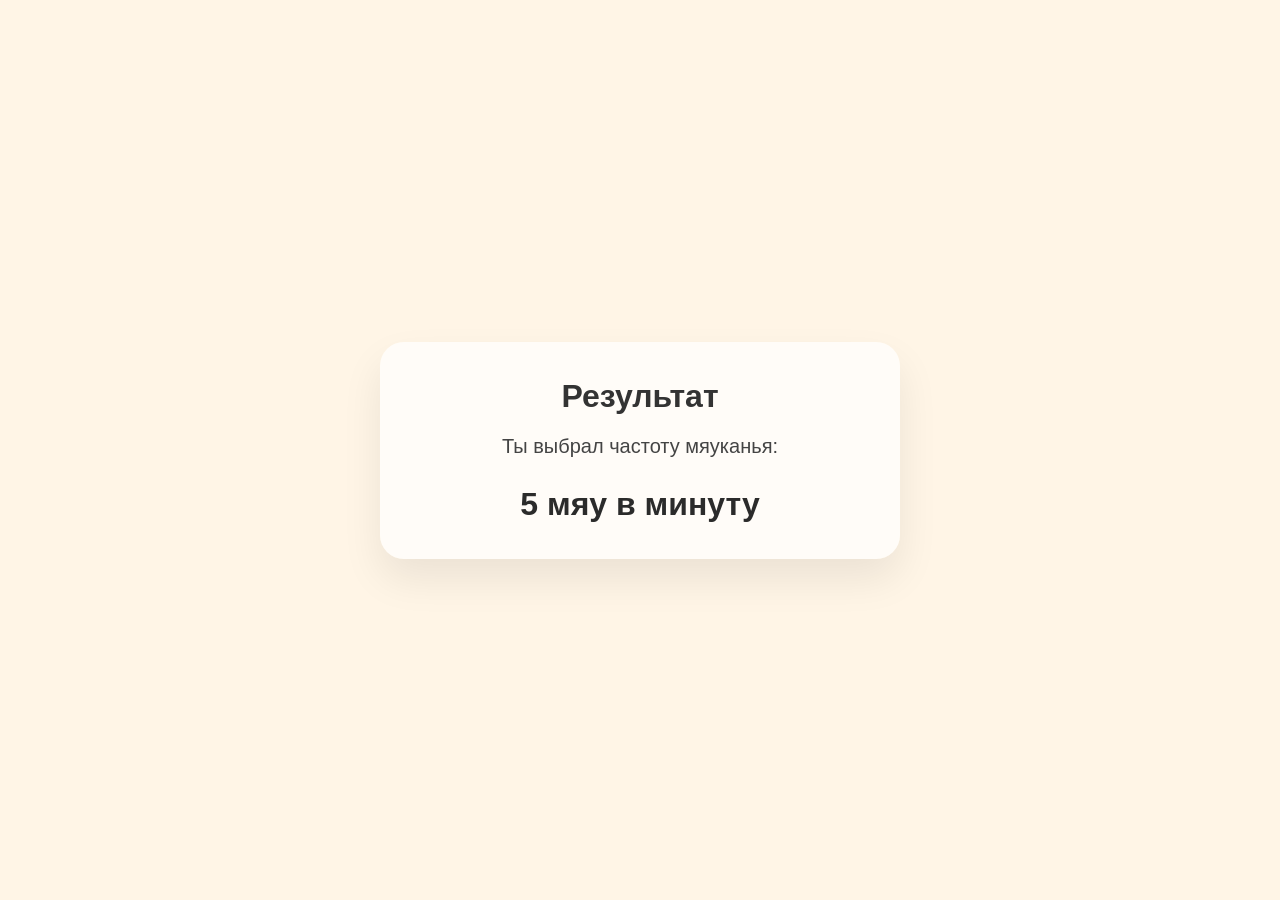
==== result.html @ 4cd3d655 "Implement Meow Counter functionality with slider and result display" ====
<!DOCTYPE html>
<html lang="ru">
<head>
    <meta charset="UTF-8">
    <meta name="viewport" content="width=device-width, initial-scale=1.0">
    <title>Meow counter — результат</title>
    <link rel="stylesheet" href="css/style.css">
</head>
<body class="result-page">
    <div class="result-content">
        <div class="result-card">
            <h1>Результат</h1>
            <p>Ты выбрал частоту мяуканья:</p>
            <div id="result-value" class="result-value">5 мяу вминуту</div>
        </div>
    </div>
    <script src="js/main.js"></script>
</body>
</html>
---- css/style.css ----
* {
    margin: 0;
    padding: 0;
    box-sizing: border-box;
}

html, body {
    height: 100%;
    font-family: 'Segoe UI', Tahoma, Geneva, Verdana, sans-serif;
}

body.result-page {
    min-height: 100vh;
    background-color: #fff5e6;
}

.result-content {
    min-height: 100vh;
    display: flex;
    align-items: center;
    justify-content: center;
    padding: 40px;
}

.result-card {
    width: 100%;
    max-width: 520px;
    background: rgba(255, 255, 255, 0.72);
    border-radius: 24px;
    padding: 36px;
    box-shadow: 0 20px 40px rgba(0, 0, 0, 0.08);
    text-align: center;
}

.result-card h1 {
    font-size: 2rem;
    margin-bottom: 20px;
    color: #333;
}

.result-card p {
    font-size: 1.25rem;
    margin-bottom: 28px;
    color: #444;
}

.result-card .result-value {
    font-size: 2rem;
    font-weight: 700;
    color: #2b2b2b;
}

/* ===== Container for the entire screen ===== */
.page {
    display: flex;
    height: 100vh;
}

/* ===== Left side ===== */
.left-side {
    width: 50%;
    display: flex;
    flex-direction: column;
    justify-content: flex-end;
    align-items: flex-start;
    gap: 16px;
    padding: 20px 20px 0 0;
    background-color: #f6e6f3;
}

.arrow-pointer {
    flex: 1;
    min-height: 0;
    width: calc(100% - 20px);
    margin-left: 20px;
    display: flex;
    flex-direction: column;
    justify-content: flex-end;
    align-items: center;
}

.arrow-pointer p {
    font-size: 10rem;
    font-weight: 700;
    font-family: 'Courier New', Courier, monospace;
    margin: 0 0 8px;
}

.arrow-pointer img {
    width: 25%;
    height: auto;
    display: block;
}

.cat-image {
    align-self: flex-start;
    width: auto;
    max-width: 105%;
    height: auto;
    object-fit: contain;
}

/* ===== Right side ===== */
.right-side {
    width: 50%;
    display: flex;
    flex-direction: column;
    align-items: center;
    justify-content: center;
    background-color: #fff5e6;
}

.slider-panel {
    width: 80%;
    max-width: 420px;
    display: flex;
    flex-direction: column;
    align-items: stretch;
    gap: 24px;
}

.slider-title {
    font-size: 1.65rem;
    line-height: 1.3;
    text-align: center;
    color: #333;
}

.meow-slider {
    width: 100%;
    height: 1.1rem;
    -webkit-appearance: none;
    background: #ffd7b8;
    border-radius: 999px;
    outline: none;
    box-shadow: inset 0 0 0 1px rgba(0, 0, 0, 0.08);
}

.meow-slider::-webkit-slider-thumb {
    -webkit-appearance: none;
    width: 28px;
    height: 28px;
    border-radius: 50%;
    background: #ff8b47;
    border: 4px solid #fff;
    box-shadow: 0 2px 8px rgba(0, 0, 0, 0.18);
    cursor: pointer;
    margin-top: -9px;
}

.meow-slider::-moz-range-thumb {
    width: 28px;
    height: 28px;
    border-radius: 50%;
    background: #ff8b47;
    border: 4px solid #fff;
    box-shadow: 0 2px 8px rgba(0, 0, 0, 0.18);
    cursor: pointer;
}

.meow-slider::-webkit-slider-runnable-track {
    height: 1.1rem;
    border-radius: 999px;
    background: #ffd7b8;
}

.meow-slider::-moz-range-track {
    height: 1.1rem;
    border-radius: 999px;
    background: #ffd7b8;
}

.meow-value {
    font-size: 1.375rem;
    font-weight: 700;
    color: #444;
    text-align: center;
}

.calculate-button {
    padding: 15px 22px;
    border: none;
    border-radius: 14px;
    background-color: #ffb86e;
    color: #fff;
    font-size: 1.1rem;
    font-weight: 700;
    cursor: pointer;
    transition: background-color 0.2s ease;
}

.calculate-button:hover {
    background-color: #f79f4a;
}
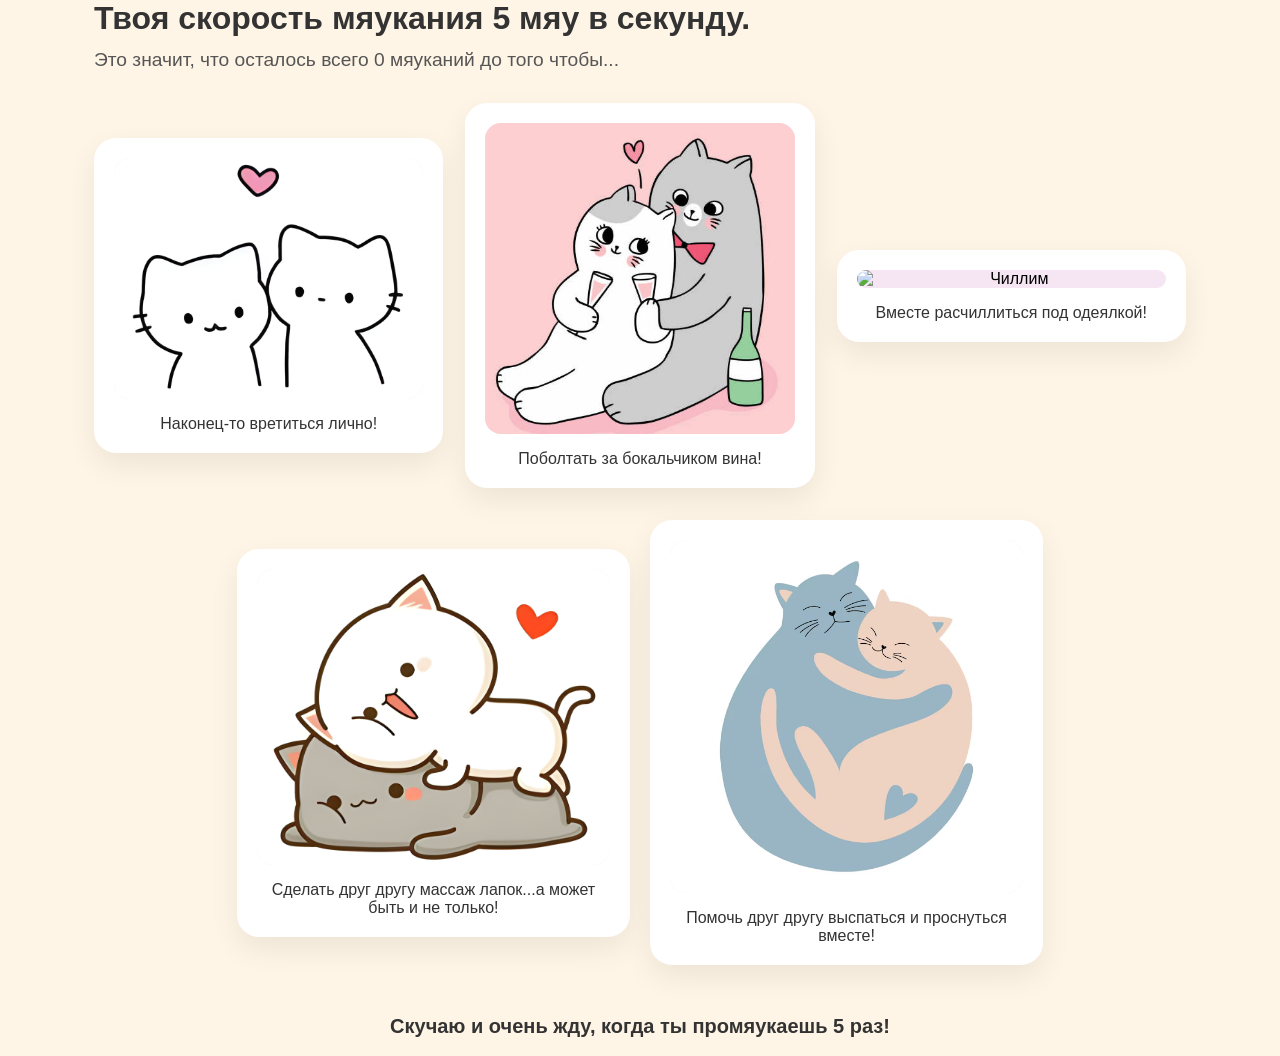
==== commit e6a98015: "Enhance result page layout and functionality with new styles and dynamic content" ====
--- a/result.html
+++ b/result.html
@@ -7,12 +7,39 @@
     <link rel="stylesheet" href="css/style.css">
 </head>
 <body class="result-page">
-    <div class="result-content">
-        <div class="result-card">
-            <h1>Результат</h1>
-            <p>Ты выбрал частоту мяуканья:</p>
-            <div id="result-value" class="result-value">5 мяу вминуту</div>
-        </div>
+    <div class="result-container">
+        <header class="result-header">
+            <h1 class="result-title">Твоя скорость мяукания <span id="result-speed">0.08</span> мяу в секунду.</h1>
+            <p class="result-subtitle">Это значит, что осталось всего <span id="remaining-meows">55</span> мяуканий до того чтобы...</p>
+        </header>
+
+        <section class="row1">
+            <div class="result-block">
+                <img src="images/cats_first_meet.png" alt="Встреча">
+                <p>Наконец-то вретиться лично!</p>
+            </div>
+            <div class="result-block">
+                <img src="images/cats_with_wine.jpg" alt="Вино">
+                <p>Поболтать за бокальчиком вина!</p>
+            </div>
+            <div class="result-block">
+                <img src="images/cats_chilling.png" alt="Чиллим">
+                <p>Вместе расчиллиться под одеялкой!</p>
+            </div>
+        </section>
+
+        <section class="row2">
+            <div class="result-block">
+                <img src="images/cats_massage.png" alt="Массаж">
+                <p>Сделать друг другу массаж лапок...а может быть и не только!</p>
+            </div>
+            <div class="result-block">
+                <img src="images/cats_sleep_together.png" alt="Сон">
+                <p>Помочь друг другу выспаться и проснуться вместе!</p>
+            </div>
+        </section>
+
+        <footer class="result-footer">Скучаю и очень жду, когда ты промяукаешь <span id="footer-count">0.08</span> раз!</footer>
     </div>
     <script src="js/main.js"></script>
 </body>
--- a/css/style.css
+++ b/css/style.css
@@ -192,3 +192,106 @@
 .calculate-button:hover {
     background-color: #f79f4a;
 }
+
+.result-page {
+    background-color: #fff5e6;
+    min-height: 100vh;
+    display: flex;
+    flex-direction: column;
+    overflow-x: hidden;
+}
+
+.result-container {
+    max-width: 1140px;
+    margin: 0 auto;
+    padding: 0 24px;
+    min-height: 100vh;
+    display: flex;
+    flex-direction: column;
+    justify-content: space-between;
+    gap: 32px;
+}
+
+.result-header {
+    display: flex;
+    flex-direction: column;
+    gap: 12px;
+}
+
+.result-title {
+    margin: 0;
+    font-size: 2rem;
+    color: #333;
+}
+
+.result-subtitle {
+    margin: 0;
+    font-size: 1.2rem;
+    color: #555;
+}
+
+.row1,
+.row2 {
+    width: 100%;
+    margin-left: 0;
+    display: flex;
+    flex-wrap: wrap;
+    gap: 20px;
+    justify-content: space-between;
+}
+
+.row1 {
+    align-items: center;
+}
+
+.row2 {
+    align-items: center;
+    justify-content: center;
+    gap: 20px;
+}
+
+.row1 .result-block,
+.row2 .result-block {
+    min-width: 200px;
+    max-width: 32%;
+    background: #fff;
+    border-radius: 22px;
+    box-shadow: 0 12px 30px rgba(0, 0, 0, 0.07);
+    padding: 20px;
+    display: flex;
+    flex-direction: column;
+    align-items: center;
+    text-align: center;
+}
+
+.row1 .result-block {
+    flex: 1 1 32%;
+}
+
+.row2 .result-block {
+    flex: 1 1 36%;
+    max-width: 36%;
+    min-width: 0;
+}
+
+.result-block img {
+    width: 100%;
+    height: auto;
+    object-fit: contain;
+    border-radius: 16px;
+    background: #f6e6f3;
+}
+
+.result-block p {
+    margin: 16px 0 0;
+    font-size: 1rem;
+    color: #333;
+}
+
+.result-footer {
+    padding: 18px 0;
+    color: #333;
+    font-size: 1.25rem;
+    font-weight: 700;
+    text-align: center;
+}
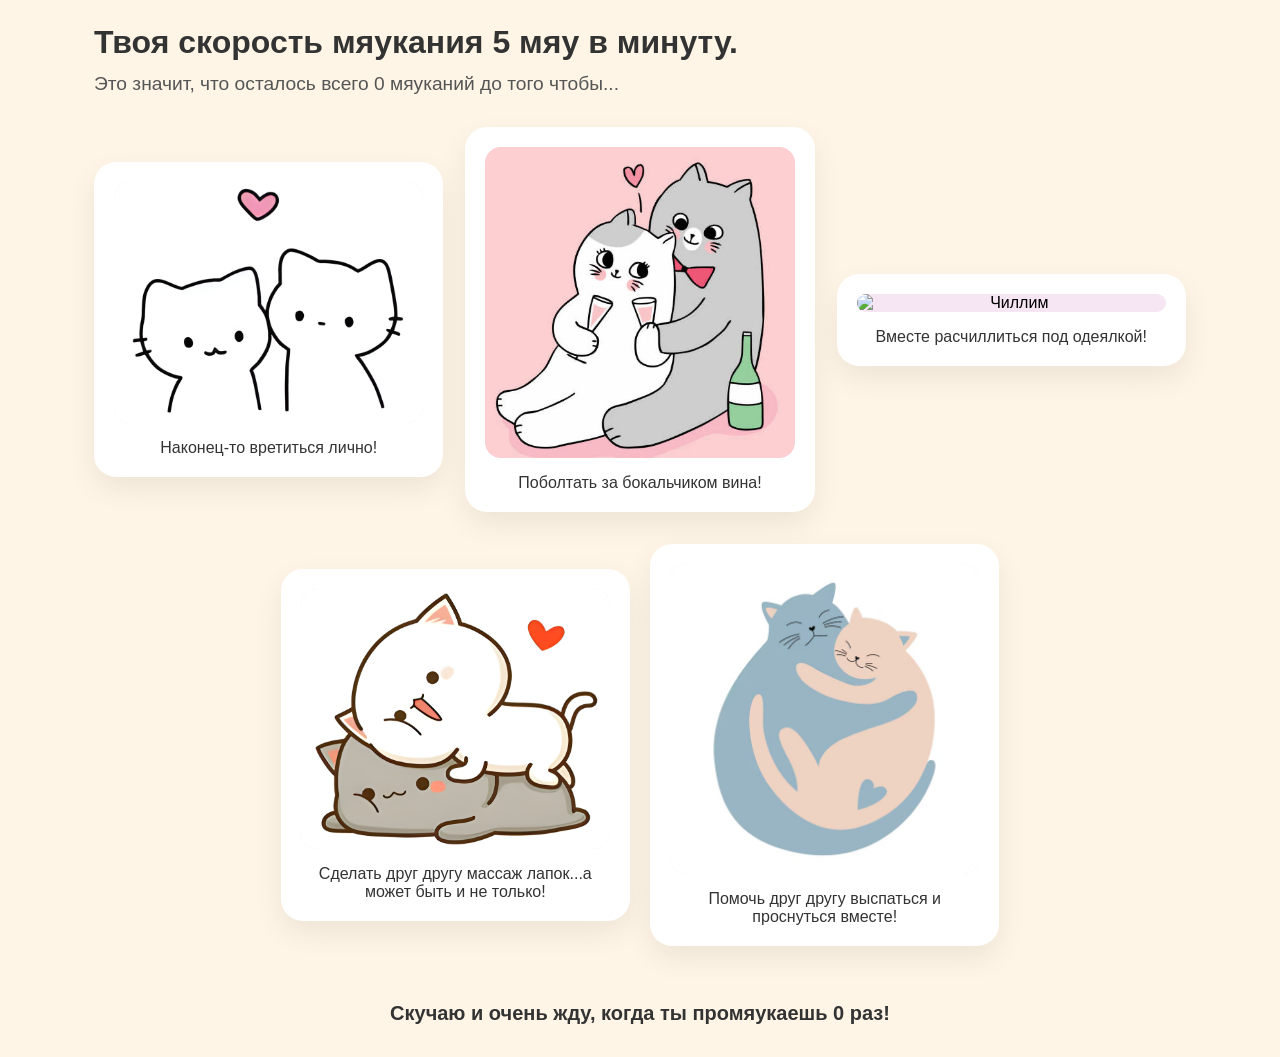
==== commit 580f97a1: "Fix text" ====
--- a/result.html
+++ b/result.html
@@ -9,7 +9,7 @@
 <body class="result-page">
     <div class="result-container">
         <header class="result-header">
-            <h1 class="result-title">Твоя скорость мяукания <span id="result-speed">0.08</span> мяу в секунду.</h1>
+            <h1 class="result-title">Твоя скорость мяукания <span id="result-speed">0.08</span> мяу в минуту.</h1>
             <p class="result-subtitle">Это значит, что осталось всего <span id="remaining-meows">55</span> мяуканий до того чтобы...</p>
         </header>
 
--- a/css/style.css
+++ b/css/style.css
@@ -216,6 +216,7 @@
     display: flex;
     flex-direction: column;
     gap: 12px;
+    padding-top: 24px;
 }
 
 .result-title {
@@ -269,8 +270,8 @@
 }
 
 .row2 .result-block {
-    flex: 1 1 36%;
-    max-width: 36%;
+    flex: 1 1 32%;
+    max-width: 32%;
     min-width: 0;
 }
 
@@ -289,7 +290,7 @@
 }
 
 .result-footer {
-    padding: 18px 0;
+    padding: 24px 0 32px;
     color: #333;
     font-size: 1.25rem;
     font-weight: 700;
